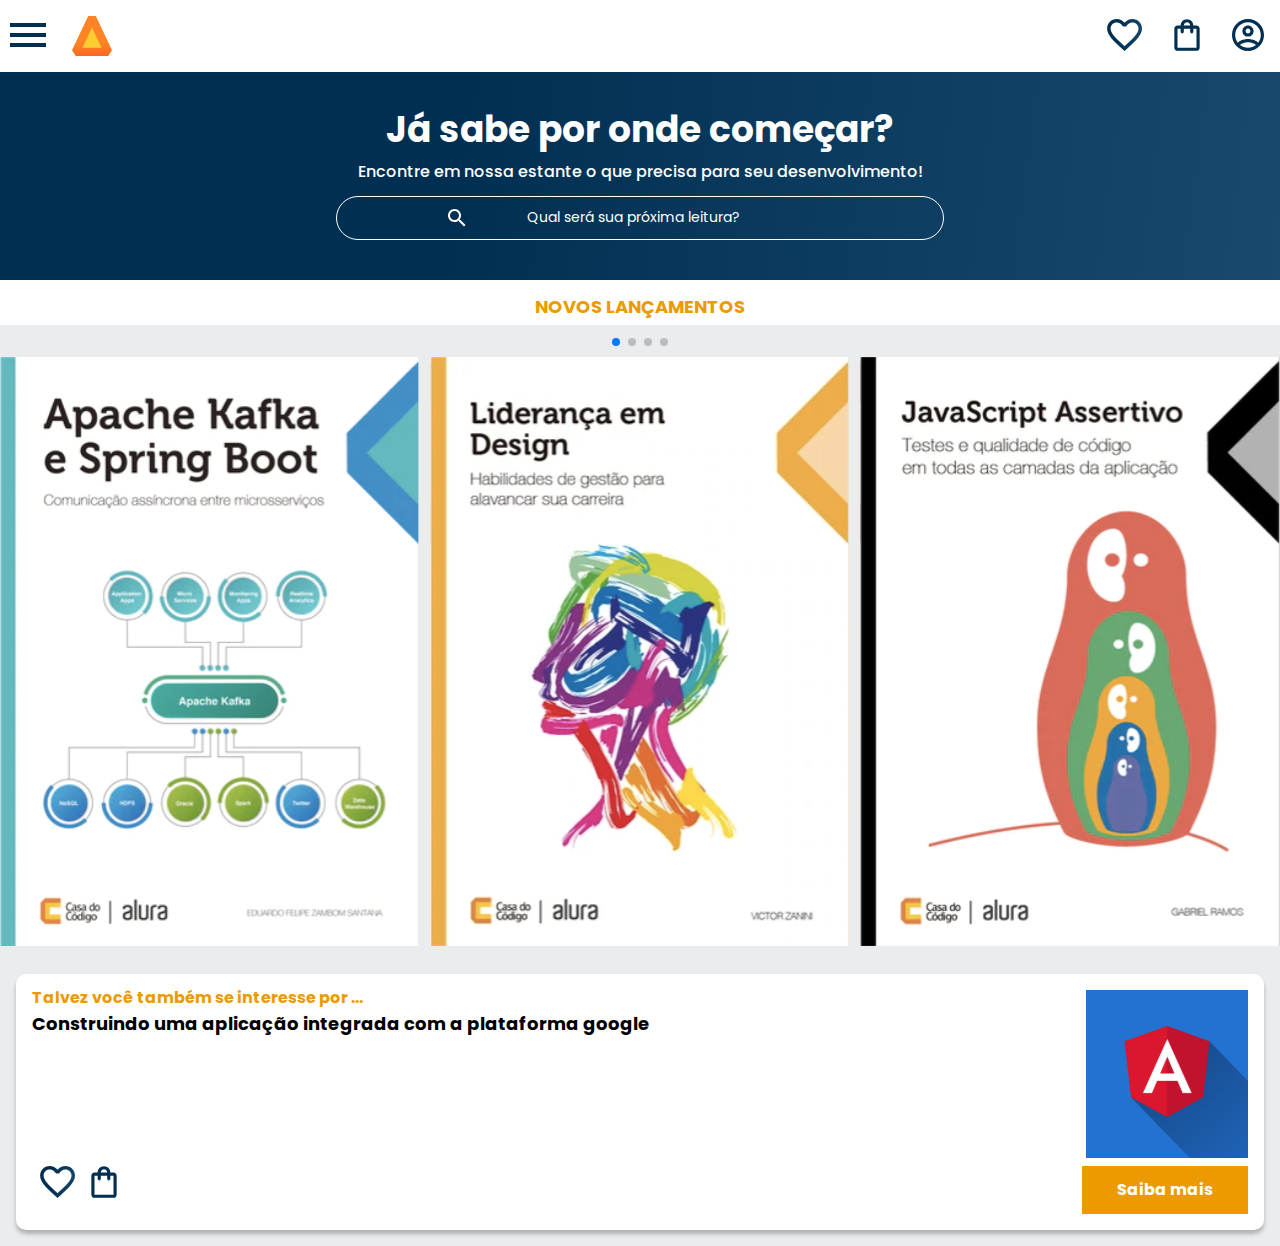
==== index.html @ 8b9121de "26/07" ====
<!DOCTYPE html>
<html>

<head>
    <meta charset="UTF-8">
    <meta name="viewport" content="width=device-width, initial-scale=1.0">
    <title>AluraBooks</title>
    <link rel="stylesheet" href="reset.css">
    <link rel="preconnect" href="https://fonts.googleapis.com">
    <link rel="preconnect" href="https://fonts.gstatic.com" crossorigin>
    <link href="https://fonts.googleapis.com/css2?family=Poppins:wght@300;400;500;700&display=swap" rel="stylesheet">
    <link rel="stylesheet" href="https://unpkg.com/swiper@8/swiper-bundle.min.css" />
    <link rel="stylesheet" href="style.css">
</head>

<body>
    <header class="cabeçalho">
        <div class="container">
            <input type="checkbox" id="menu" class="container__botao">
            <label for="menu">
                <span class="cabeçalho__menu-hamburguer container__imagem"></span>
            </label>
            <ul class="lista-menu">
                <li class="lista-menu__titulo">Categorias</li>
                <li class="lista-menu__item">
                    <a href="#" class="lista-menu__link">Programação</a>
                </li>
                <li class="lista-menu__item">
                    <a href="#" class="lista-menu__link">Front-end</a>
                </li>
                <li class="lista-menu__item">
                    <a href="#" class="lista-menu__link">Infraestrutura</a>
                </li>
                <li class="lista-menu__item">
                    <a href="#" class="lista-menu__link">Business</a>
                </li>
                <li class="lista-menu__item">
                    <a href="#" class="lista-menu__link">Design & UX</a>
                </li>
            </ul>
            <img src="img/Logo.svg" alt="Logo da Alurabooks" class="container__imagem">
        </div>
        <div class="container">
            <a href="#"><img src="img/Favoritos.svg" alt="Meus favoritos" class="container__imagem"></a>
            <a href="#"><img src="img/Compras.svg" alt="Carrinhos de compras" class="container__imagem"></a>
            <a href="#"><img src="img/Usuario.svg" alt="Meu perfil" class="container__imagem"></a>
        </div>
    </header>
    <section class="banner">
        <h2 class="banner__titulo">Já sabe por onde começar?</h2>
        <p class="banner__texto">Encontre em nossa estante o que precisa para seu desenvolvimento!</p>
        <input type="search" class="banner__pesquisa" placeholder="Qual será sua próxima leitura?">
    </section>
    <section class="carrossel">
        <h2 class="carrossel__titulo">Novos lançamentos</h2>
        <!-- Slider main container -->
        <div class="swiper">
            <!-- Additional required wrapper -->
            <!-- If we need pagination -->
            <div class="swiper-pagination"></div>

            <div class="swiper-wrapper">
                <!-- Slides -->
                <div class="swiper-slide"><img src="img/ApacheKafka.svg"
                        alt="Livro sobre apache kafka e spring boot da alura books"></div>
                <div class="swiper-slide"><img src="img/Liderança.svg"
                        alt="Livro sobre liderança em design da alura books"></div>
                <div class="swiper-slide"><img src="img/Javascript.svg"
                        alt="Livro sobre javascript assertivo da alurabooks"></div>
                <div class="swiper-slide"><img src="img/Guia Front-end.svg" alt="Livro Guia front end"></div>
                <div class="swiper-slide"><img src="img/Portugol.svg" alt="Livro sobre portugol"></div>
                <div class="swiper-slide"><img src="img/Acessibilidade.svg" alt="livro sobre acessibilidade"></div>
            </div>

            <!-- If we need navigation buttons -->
            <div class="swiper-button-prev"></div>
            <div class="swiper-button-next"></div>
        </div>



    <script src="https://unpkg.com/swiper@8/swiper-bundle.min.js"></script>
    <script>
        const swiper = new Swiper('.swiper', {
            spaceBetween: 10,
            slidesPerView: 3,
            pagination: {
                el: '.swiper-pagination',
                type: 'bullets',
            },
        });
    </script>

    <div class="card">
        <div class="card__descrição">
            <div class="descrição">
                <h3 class="descrição__titulo">Talvez você também se interesse por ...</h3>
                <h2 class="descrição__titulo-livro">Construindo uma aplicação integrada com a plataforma google</h2>
            </div>
            <img src="img/Angular.svg" class="descrição__imagem">
        </div>
        <div class="card__botões">
            <ul class="botões">
                <li class="botões__item"> <img src="img/Favoritos.svg" alt="Favoritar"></li>
                <li class="botões__item"> <img src="img/Compras.svg" alt="Adicionar ao carrinho de compras"></li>
            </ul>
            <a href="#" class="botões__ancora">Saiba mais</a>
        </div>
    </div>
</body>
</html>
---- style.css ----
@import url("style/header.css");
@import url("style/banner.css");
@import url("style/carrossel.css");

:root {
    --cor-de-fundo: #EBECEE;
    --branco: #FFFFFF;
    --laranja: #EB9B00;
    --azul-degrade: linear-gradient(97.54deg, #002F52 35.49%, #326589 165.37%);
    --fonte-principal: "Poppins";
    --azul: #002F52;
    --fonte-secundario: "Josefin Sans";
    --preto: #000000;
    --cinza: #474646;
    --cinza-claro: #858585;
    --azul:var(--azul)
}

body {
    background-color: var(--cor-de-fundo);
    font-family: var(--fonte-principal);
    font-size: 16px;
    font-weight: 400;
}
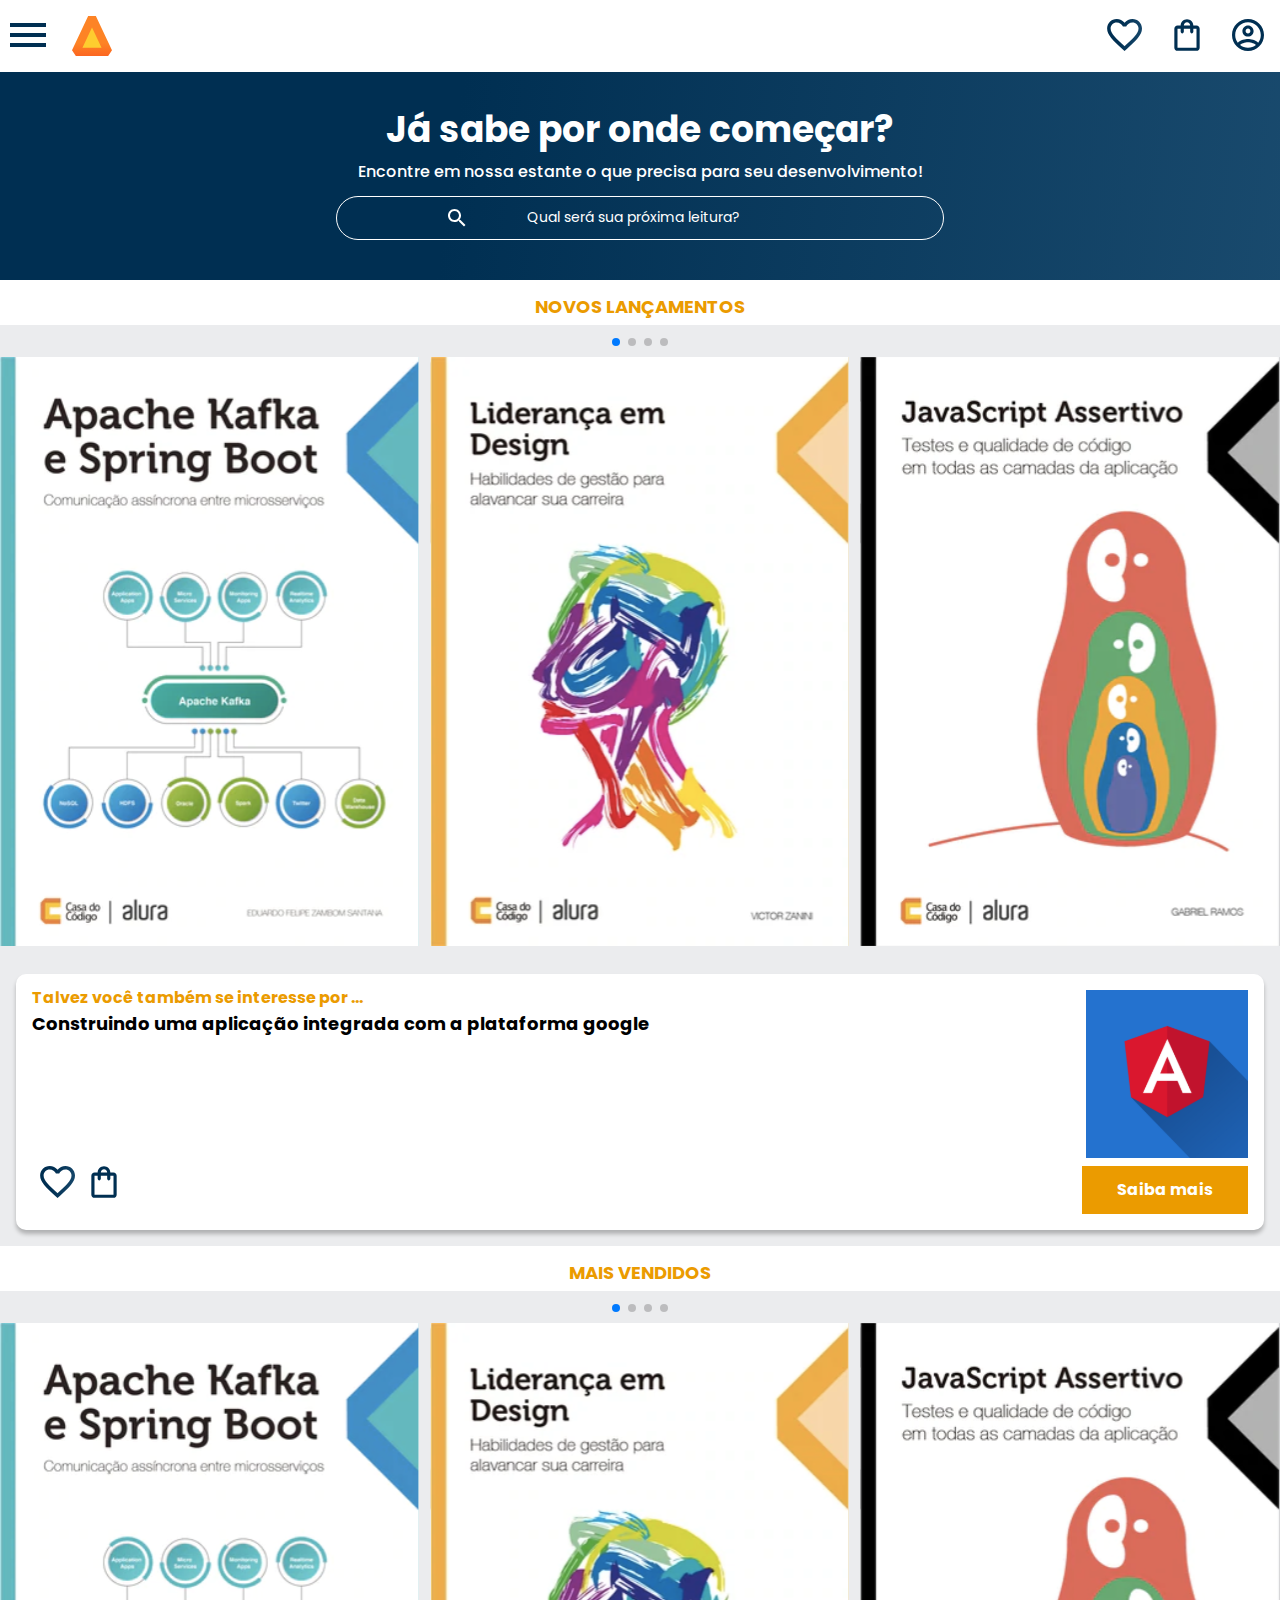
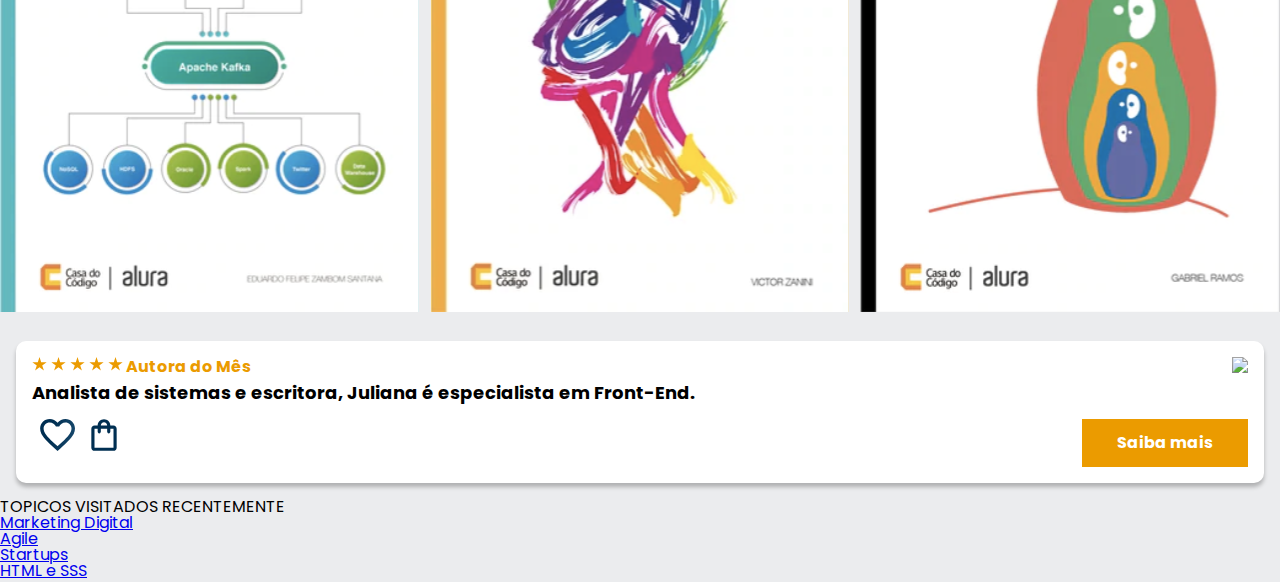
==== commit fee89030: "07/08" ====
--- a/index.html
+++ b/index.html
@@ -81,7 +81,7 @@
 
     <script src="https://unpkg.com/swiper@8/swiper-bundle.min.js"></script>
     <script>
-        const swiper = new Swiper('.swiper', {
+        const swiper1 = new Swiper('.swiper', {
             spaceBetween: 10,
             slidesPerView: 3,
             pagination: {
@@ -107,5 +107,78 @@
             <a href="#" class="botões__ancora">Saiba mais</a>
         </div>
     </div>
+
+</section>
+<section class="carrossel">
+    <h2 class="carrossel__titulo">Mais Vendidos</h2>
+    <!-- Slider main container -->
+    <div class="swiper">
+        <!-- Additional required wrapper -->
+        <!-- If we need pagination -->
+        <div class="swiper-pagination"></div>
+
+        <div class="swiper-wrapper">
+            <!-- Slides -->
+            <div class="swiper-slide"><img src="img/ApacheKafka.svg"
+                    alt="Livro sobre apache kafka e spring boot da alura books"></div>
+            <div class="swiper-slide"><img src="img/Liderança.svg"
+                    alt="Livro sobre liderança em design da alura books"></div>
+            <div class="swiper-slide"><img src="img/Javascript.svg"
+                    alt="Livro sobre javascript assertivo da alurabooks"></div>
+            <div class="swiper-slide"><img src="img/Guia Front-end.svg" alt="Livro Guia front end"></div>
+            <div class="swiper-slide"><img src="img/Portugol.svg" alt="Livro sobre portugol"></div>
+            <div class="swiper-slide"><img src="img/Acessibilidade.svg" alt="livro sobre acessibilidade"></div>
+        </div>
+
+        <!-- If we need navigation buttons -->
+        <div class="swiper-button-prev"></div>
+        <div class="swiper-button-next"></div>
+    </div>
+
+
+
+<script src="https://unpkg.com/swiper@8/swiper-bundle.min.js"></script>
+<script>
+    const swiper = new Swiper('.swiper', {
+        spaceBetween: 10,
+        slidesPerView: 3,
+        pagination: {
+            el: '.swiper-pagination',
+            type: 'bullets',
+        },
+    });
+</script>
+
+<div class="card">
+    <div class="card__descrição">
+        <div class="descrição">
+            <h3 class="descrição__titulo"><img src="img/Estrelinhas.svg" alt="Favoritar"> Autora do Mês</h3>
+            <h2 class="descrição__titulo-livro">Analista de sistemas e escritora, Juliana é especialista em Front-End.</h2>
+        </div>
+        <img src="img/Juliana Agarikov.svg" class="descrição__imagem">
+    </div>
+    <div class="card__botões">
+        <ul class="botões">
+            <li class="botões__item"> <img src="img/Favoritos.svg" alt="Favoritar"></li>
+            <li class="botões__item"> <img src="img/Compras.svg" alt="Adicionar ao carrinho de compras"></li>
+        </ul>
+        <a href="#" class="botões__ancora">Saiba mais</a>
+    </div>
+</div>
+<section class="topicos">
+    <h2 class="tópicos_titulo">TOPICOS VISITADOS RECENTEMENTE</h2>
+    <ul class="topicos_lista">
+        <li class="topicos_item">
+            <a href="#" class="topicos_link">Marketing Digital</a>
+        </li>
+        <li class="topicos_item">
+        <a href="#" class="topicos_link">Agile</a>
+        </link>
+        <li class="topicos_item">
+            <a href="#" class="topicos_link">Startups</a>
+        </li>
+        <li class="topicos_item">
+            <a href="#" class="topicos_link">HTML e SSS</a>
+            
 </body>
-</html>+</html>
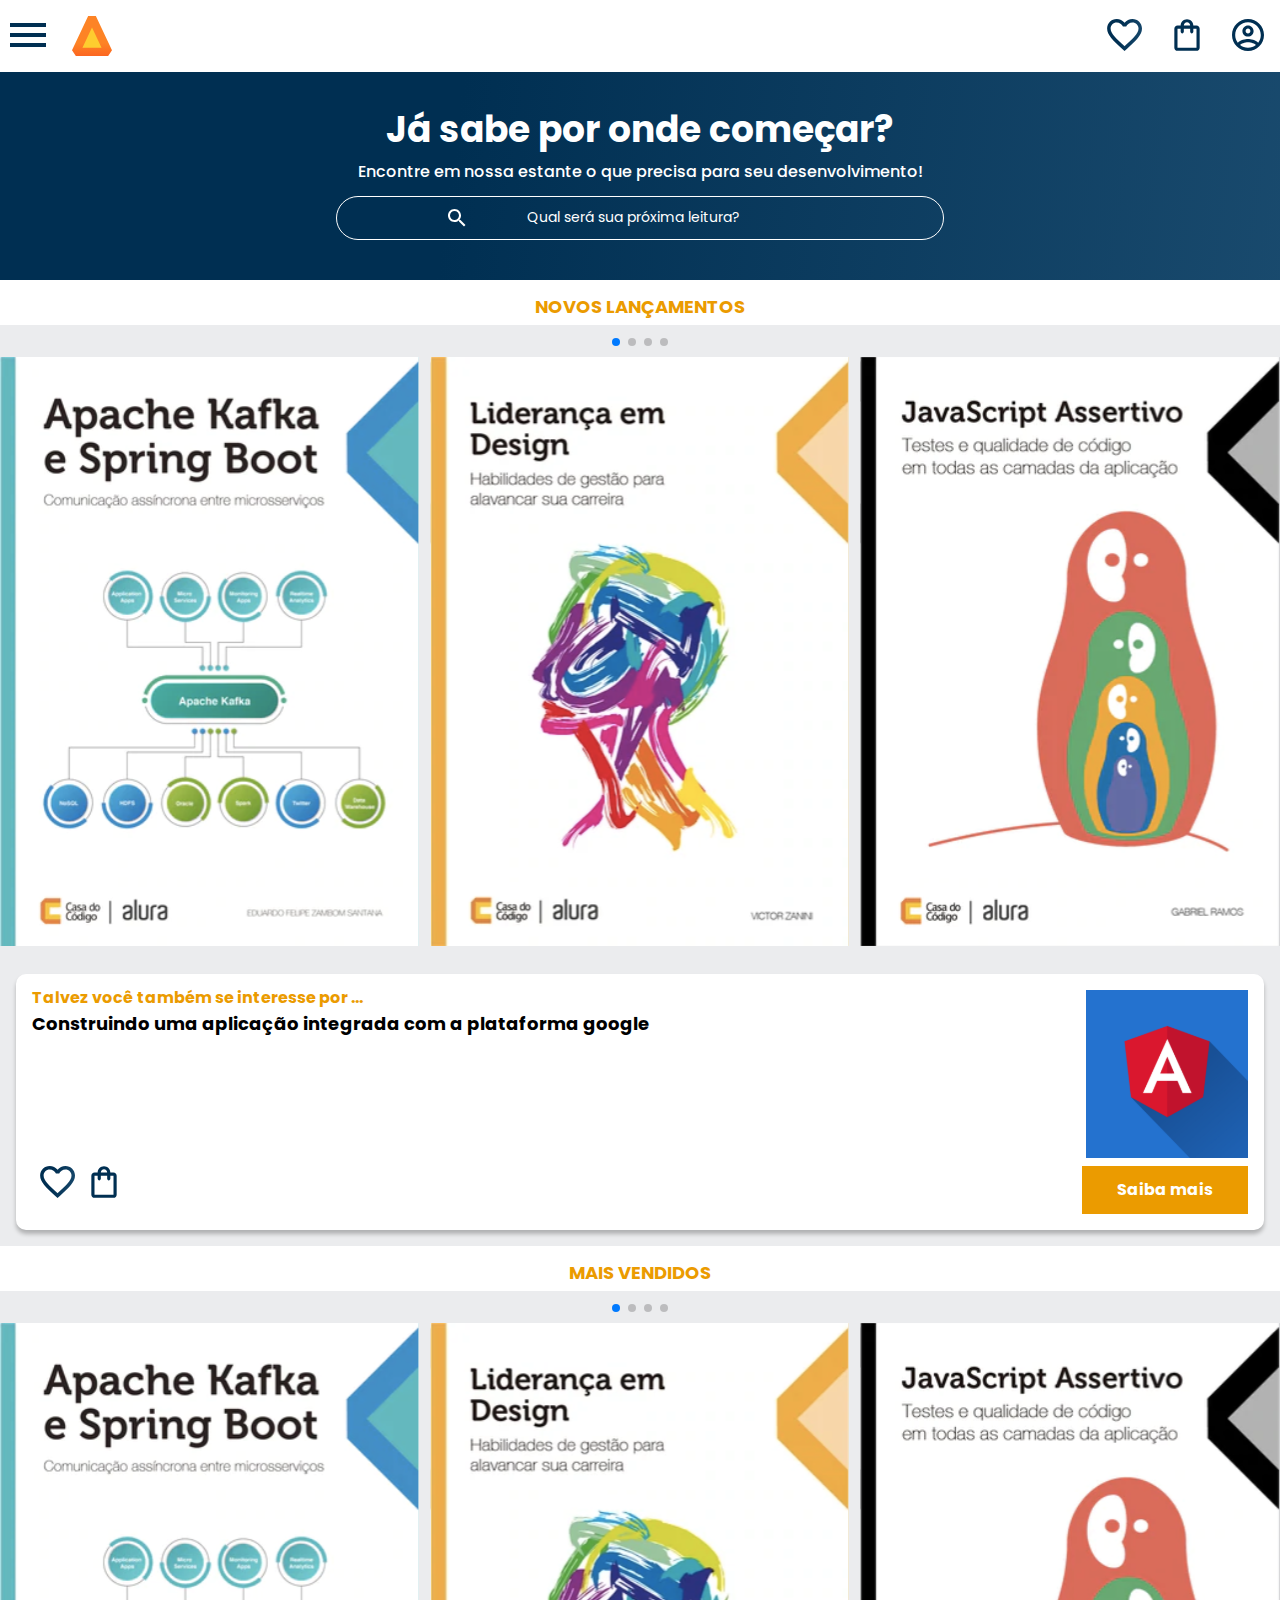
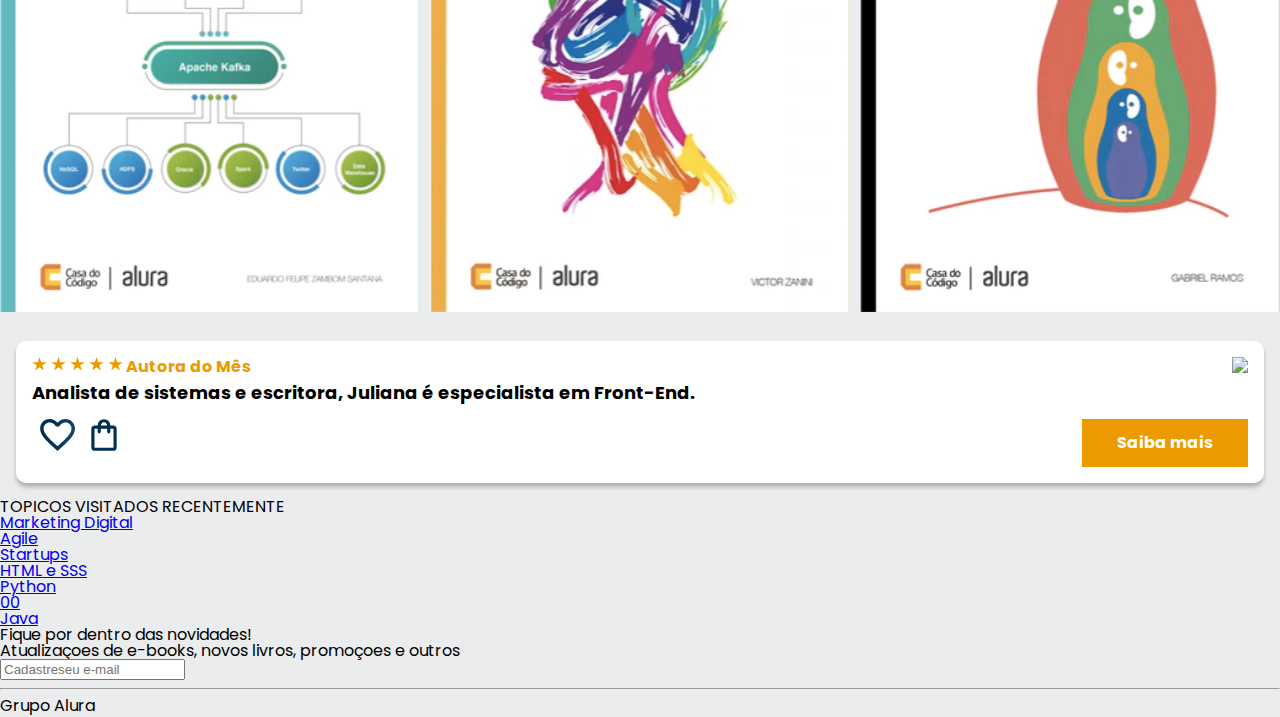
==== commit b47776ee: "Add files via upload" ====
--- a/index.html
+++ b/index.html
@@ -108,8 +108,8 @@
         </div>
     </div>
 
-</section>
-<section class="carrossel">
+ </section>
+ <section class="carrossel">
     <h2 class="carrossel__titulo">Mais Vendidos</h2>
     <!-- Slider main container -->
     <div class="swiper">
@@ -137,8 +137,8 @@
 
 
 
-<script src="https://unpkg.com/swiper@8/swiper-bundle.min.js"></script>
-<script>
+ <script src="https://unpkg.com/swiper@8/swiper-bundle.min.js"></script>
+ <script>
     const swiper = new Swiper('.swiper', {
         spaceBetween: 10,
         slidesPerView: 3,
@@ -147,9 +147,9 @@
             type: 'bullets',
         },
     });
-</script>
-
-<div class="card">
+ </script>
+
+ <div class="card">
     <div class="card__descrição">
         <div class="descrição">
             <h3 class="descrição__titulo"><img src="img/Estrelinhas.svg" alt="Favoritar"> Autora do Mês</h3>
@@ -164,8 +164,8 @@
         </ul>
         <a href="#" class="botões__ancora">Saiba mais</a>
     </div>
-</div>
-<section class="topicos">
+ </div>
+ <section class="topicos">
     <h2 class="tópicos_titulo">TOPICOS VISITADOS RECENTEMENTE</h2>
     <ul class="topicos_lista">
         <li class="topicos_item">
@@ -179,6 +179,29 @@
         </li>
         <li class="topicos_item">
             <a href="#" class="topicos_link">HTML e SSS</a>
-            
+            </li>
+            <li class="topicos_item">
+                <a href="#" class="topicos_link">Python</a>
+            </li>
+            <li class="topicos_item">
+                <a href="#" class="topicos_link">00</a>
+            </li>
+            <li class="topicos_item">
+                <a href="#" class="topicos_link">Java</a>
+            </li>
+        </ul>
+ </section>
+
+ <section class="contato">
+    <h2 class="contato_titulo">Fique por dentro das novidades!</h2>
+    <p class="contato_texto">Atualizaçoes de e-books, novos livros, promoçoes e outros</p>
+    <input type="text" placeholder="Cadastreseu e-mail" class="contato_email">
+ </section>
+
+ <hr />
+ <footer class="rodape">
+    <h2 class="rodape_titulo">Grupo Alura</h2>
+ </footer>
+
 </body>
 </html>
